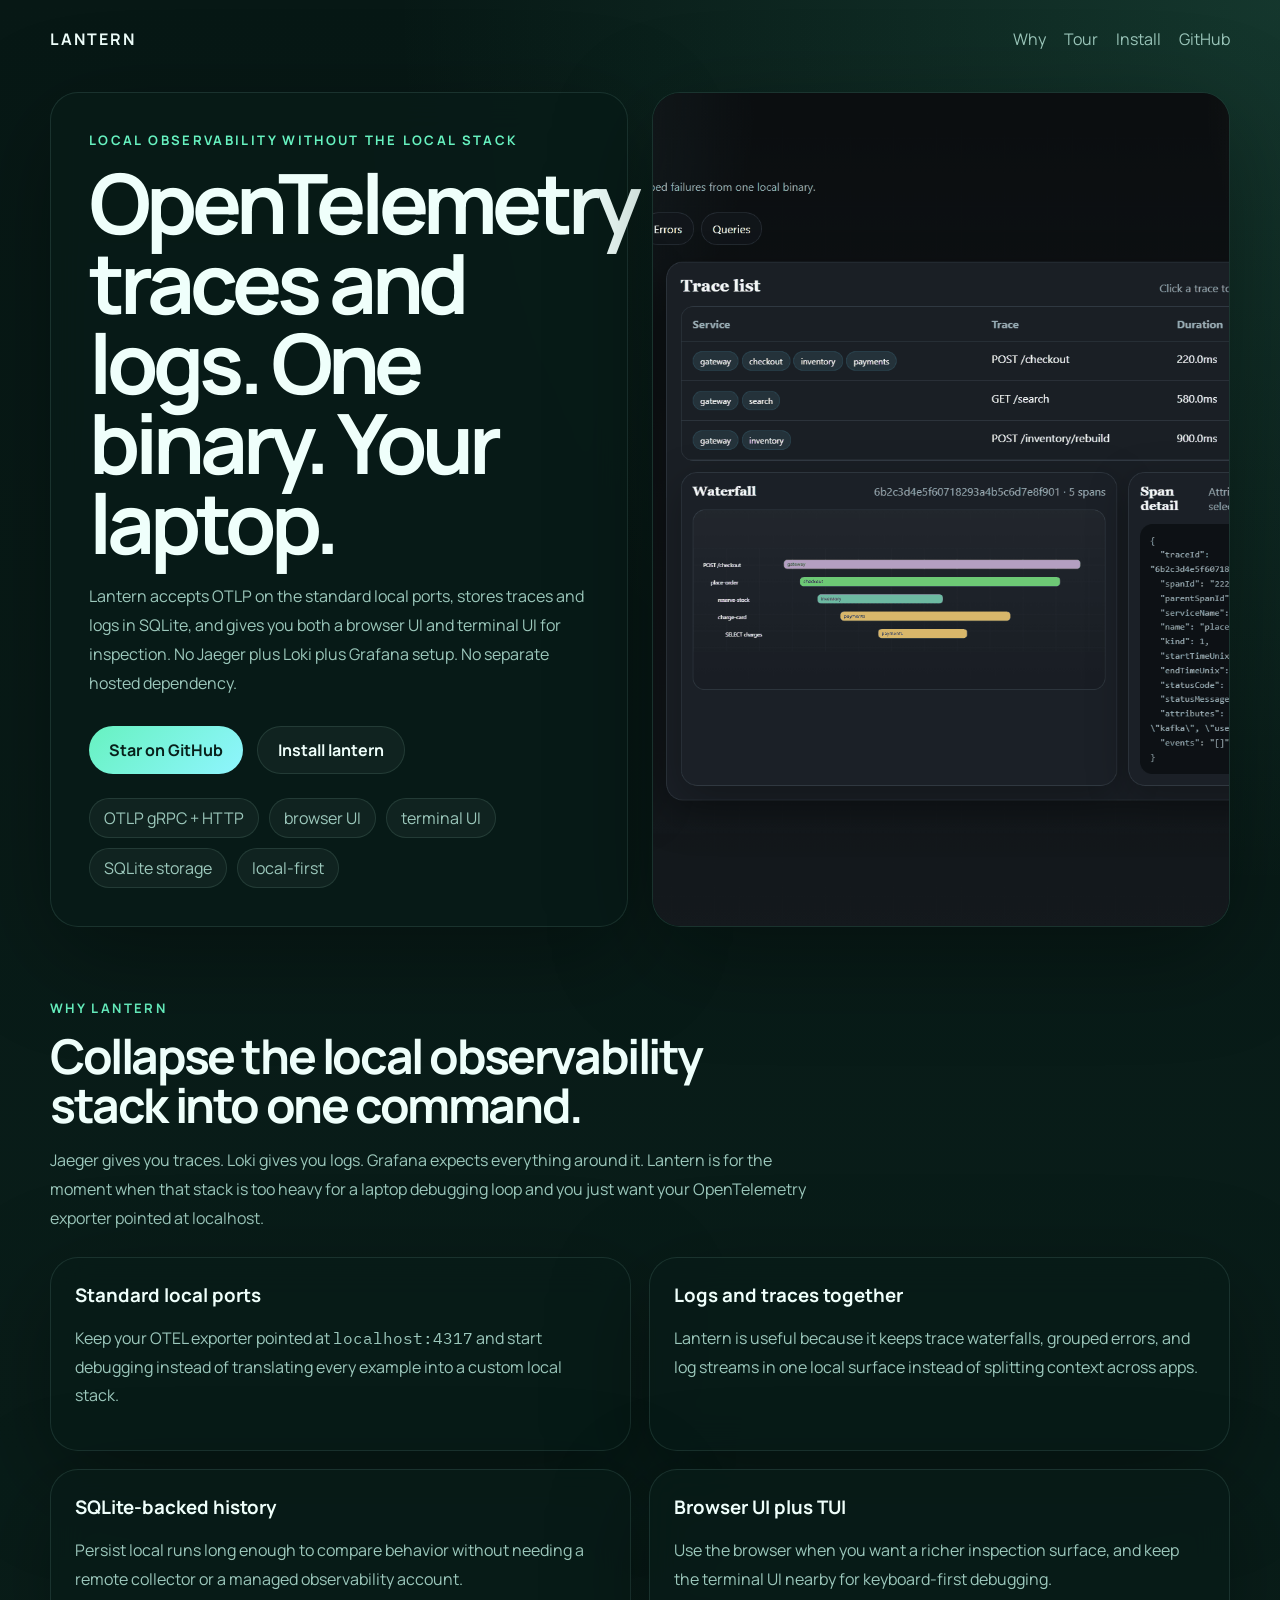
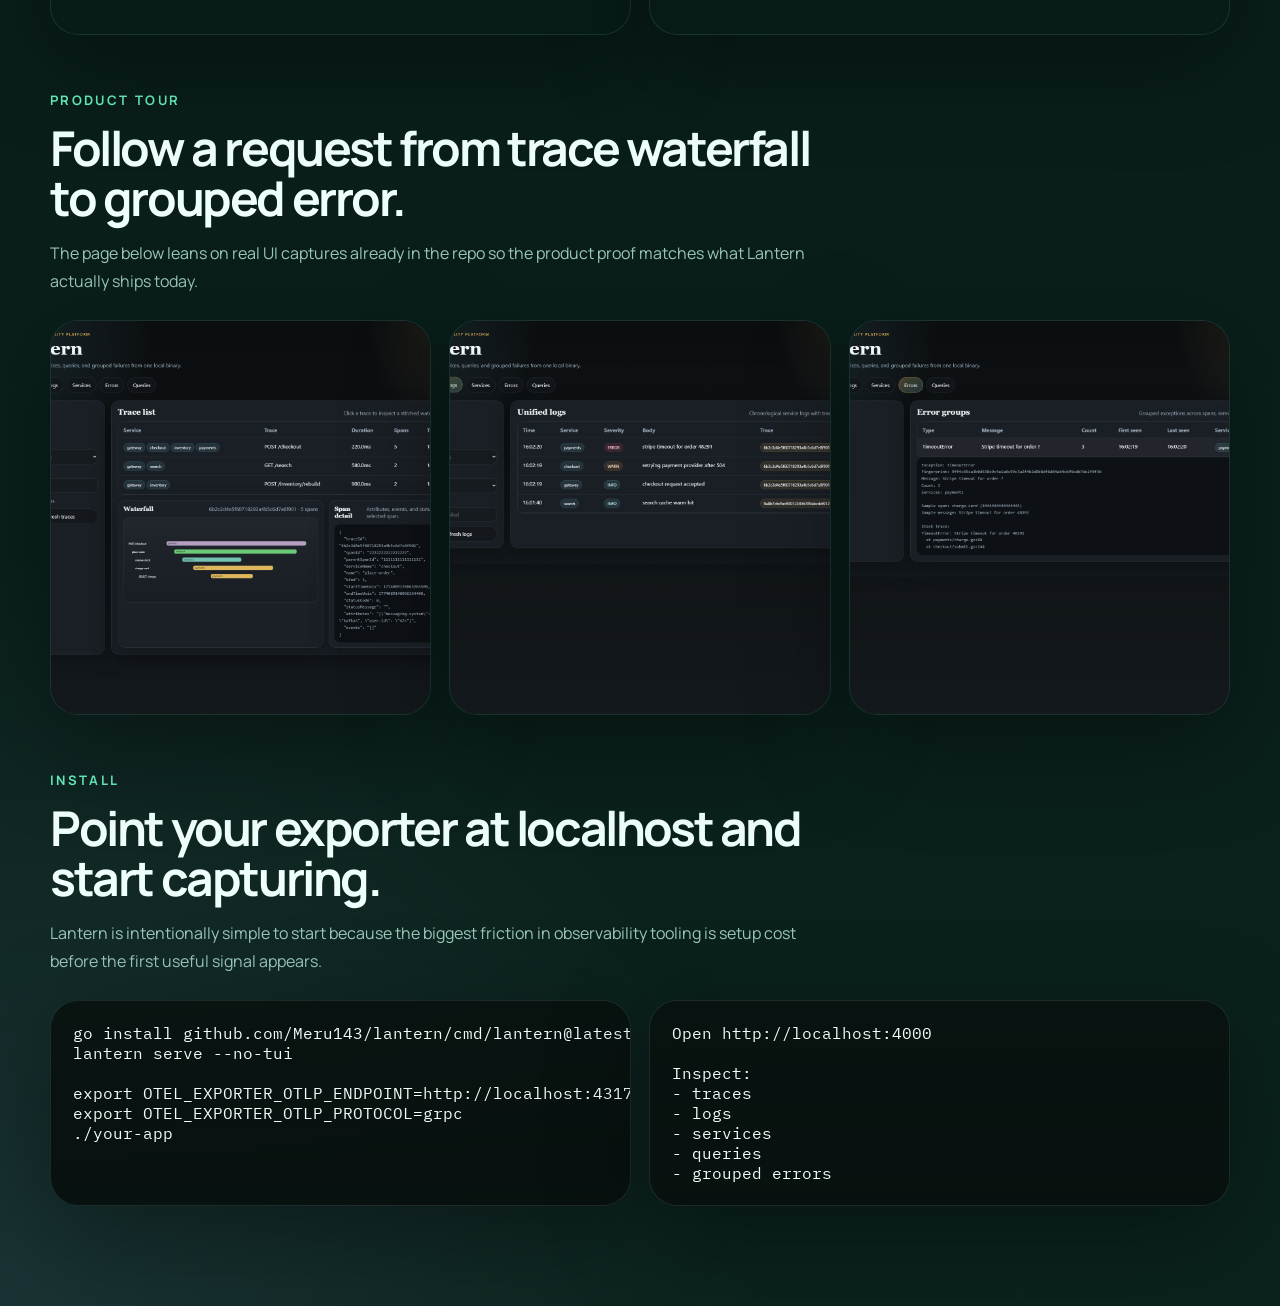
==== docs/index.html @ 59a4489f "docs: add custom landing page" ====
<!doctype html>
<html lang="en">
  <head>
    <meta charset="utf-8" />
    <meta name="viewport" content="width=device-width, initial-scale=1" />
    <title>lantern | Local-first observability for OpenTelemetry</title>
    <meta
      name="description"
      content="Run one binary, point your OTEL exporter at localhost:4317, and inspect traces, logs, service edges, queries, and grouped errors."
    />
    <meta property="og:title" content="lantern | Local-first observability for OpenTelemetry" />
    <meta
      property="og:description"
      content="A single local Go binary for OTLP traces and logs with a browser UI and terminal UI."
    />
    <meta property="og:type" content="website" />
    <meta property="og:url" content="https://merup.me/lantern/" />
    <link rel="preconnect" href="https://fonts.googleapis.com" />
    <link rel="preconnect" href="https://fonts.gstatic.com" crossorigin />
    <link
      href="https://fonts.googleapis.com/css2?family=IBM+Plex+Mono:wght@400;500&family=Manrope:wght@400;500;600;700&display=swap"
      rel="stylesheet"
    />
    <link rel="stylesheet" href="./styles.css" />
  </head>
  <body>
    <div class="shell">
      <header class="site-header">
        <a class="brand" href="https://github.com/Meru143/lantern">lantern</a>
        <nav class="nav">
          <a href="#why">Why</a>
          <a href="#tour">Tour</a>
          <a href="#install">Install</a>
          <a href="https://github.com/Meru143/lantern">GitHub</a>
        </nav>
      </header>

      <main>
        <section class="hero">
          <div class="hero-copy">
            <p class="eyebrow">Local observability without the local stack</p>
            <h1>OpenTelemetry traces and logs. One binary. Your laptop.</h1>
            <p class="lede">
              Lantern accepts OTLP on the standard local ports, stores traces and logs
              in SQLite, and gives you both a browser UI and terminal UI for inspection.
              No Jaeger plus Loki plus Grafana setup. No separate hosted dependency.
            </p>
            <div class="actions">
              <a class="button primary" href="https://github.com/Meru143/lantern">
                Star on GitHub
              </a>
              <a class="button secondary" href="#install">Install lantern</a>
            </div>
            <div class="proof-pills">
              <span>OTLP gRPC + HTTP</span>
              <span>browser UI</span>
              <span>terminal UI</span>
              <span>SQLite storage</span>
              <span>local-first</span>
            </div>
          </div>

          <div class="hero-visual">
            <img
              src="./images/lantern-demo.gif"
              alt="Lantern demo showing traces, logs, and UI flow"
            />
          </div>
        </section>

        <section id="why" class="section">
          <div class="section-head">
            <p class="eyebrow">Why Lantern</p>
            <h2>Collapse the local observability stack into one command.</h2>
            <p>
              Jaeger gives you traces. Loki gives you logs. Grafana expects everything
              around it. Lantern is for the moment when that stack is too heavy for a
              laptop debugging loop and you just want your OpenTelemetry exporter pointed
              at localhost.
            </p>
          </div>

          <div class="card-grid">
            <article class="feature">
              <h3>Standard local ports</h3>
              <p>
                Keep your OTEL exporter pointed at <code>localhost:4317</code> and start
                debugging instead of translating every example into a custom local stack.
              </p>
            </article>
            <article class="feature">
              <h3>Logs and traces together</h3>
              <p>
                Lantern is useful because it keeps trace waterfalls, grouped errors, and
                log streams in one local surface instead of splitting context across apps.
              </p>
            </article>
            <article class="feature">
              <h3>SQLite-backed history</h3>
              <p>
                Persist local runs long enough to compare behavior without needing a
                remote collector or a managed observability account.
              </p>
            </article>
            <article class="feature">
              <h3>Browser UI plus TUI</h3>
              <p>
                Use the browser when you want a richer inspection surface, and keep the
                terminal UI nearby for keyboard-first debugging.
              </p>
            </article>
          </div>
        </section>

        <section id="tour" class="section">
          <div class="section-head">
            <p class="eyebrow">Product tour</p>
            <h2>Follow a request from trace waterfall to grouped error.</h2>
            <p>
              The page below leans on real UI captures already in the repo so the product
              proof matches what Lantern actually ships today.
            </p>
          </div>

          <div class="tour-grid">
            <article class="shot">
              <img src="./images/trace-waterfall.png" alt="Lantern trace waterfall view" />
              <div>
                <h3>Trace waterfall</h3>
                <p>Inspect spans and request timing without leaving your local environment.</p>
              </div>
            </article>
            <article class="shot">
              <img src="./images/log-stream.png" alt="Lantern log stream view" />
              <div>
                <h3>Log stream</h3>
                <p>Keep logs close to traces so debugging does not become a context switch.</p>
              </div>
            </article>
            <article class="shot">
              <img src="./images/error-groups.png" alt="Lantern grouped errors view" />
              <div>
                <h3>Error groups</h3>
                <p>Cluster repeated failures into something you can triage quickly.</p>
              </div>
            </article>
          </div>
        </section>

        <section id="install" class="section">
          <div class="section-head">
            <p class="eyebrow">Install</p>
            <h2>Point your exporter at localhost and start capturing.</h2>
            <p>
              Lantern is intentionally simple to start because the biggest friction in
              observability tooling is setup cost before the first useful signal appears.
            </p>
          </div>

          <div class="install-layout">
            <pre><code>go install github.com/Meru143/lantern/cmd/lantern@latest
lantern serve --no-tui

export OTEL_EXPORTER_OTLP_ENDPOINT=http://localhost:4317
export OTEL_EXPORTER_OTLP_PROTOCOL=grpc
./your-app</code></pre>
            <pre><code>Open http://localhost:4000

Inspect:
- traces
- logs
- services
- queries
- grouped errors</code></pre>
          </div>
        </section>
      </main>
    </div>
  </body>
</html>
---- docs/styles.css ----
:root {
  --bg: #071815;
  --panel: rgba(8, 28, 24, 0.82);
  --panel-strong: rgba(10, 34, 29, 0.94);
  --ink: #effffb;
  --muted: #9cc8bc;
  --line: rgba(162, 230, 210, 0.12);
  --accent: #67f2c0;
  --accent-deep: #33b48c;
  --highlight: #98c8ff;
  --shadow: 0 28px 100px rgba(0, 0, 0, 0.34);
}

* {
  box-sizing: border-box;
}

body {
  margin: 0;
  color: var(--ink);
  background:
    radial-gradient(circle at top right, rgba(103, 242, 192, 0.14), transparent 28%),
    radial-gradient(circle at left bottom, rgba(152, 200, 255, 0.1), transparent 24%),
    linear-gradient(180deg, #071815 0%, #0b221d 100%);
  font-family: "Manrope", system-ui, sans-serif;
}

a {
  color: inherit;
  text-decoration: none;
}

code,
pre {
  font-family: "IBM Plex Mono", ui-monospace, monospace;
}

.shell {
  width: min(1180px, calc(100% - 40px));
  margin: 0 auto;
  padding-bottom: 72px;
}

.site-header {
  display: flex;
  justify-content: space-between;
  align-items: center;
  gap: 24px;
  padding: 28px 0 18px;
}

.brand {
  font-weight: 700;
  letter-spacing: 0.12em;
  text-transform: uppercase;
}

.nav {
  display: flex;
  flex-wrap: wrap;
  gap: 18px;
  color: var(--muted);
}

.hero {
  display: grid;
  grid-template-columns: minmax(0, 1fr) minmax(0, 1fr);
  gap: 24px;
  padding: 24px 0 44px;
}

.hero-copy,
.hero-visual,
.feature,
.shot,
.install-layout pre {
  border: 1px solid var(--line);
  border-radius: 28px;
  background: var(--panel);
  box-shadow: var(--shadow);
  backdrop-filter: blur(18px);
}

.hero-copy {
  padding: 38px;
}

.eyebrow {
  margin: 0 0 14px;
  color: var(--accent);
  font-size: 0.82rem;
  font-weight: 700;
  letter-spacing: 0.18em;
  text-transform: uppercase;
}

h1,
h2,
h3 {
  margin: 0;
}

h1 {
  max-width: 11ch;
  font-size: clamp(3rem, 7vw, 5.2rem);
  line-height: 0.96;
  letter-spacing: -0.06em;
}

.lede,
.section-head p:last-child,
.feature p,
.shot p {
  color: var(--muted);
  line-height: 1.8;
}

.lede {
  margin: 20px 0 0;
}

.actions {
  display: flex;
  flex-wrap: wrap;
  gap: 14px;
  margin-top: 28px;
}

.button {
  display: inline-flex;
  align-items: center;
  justify-content: center;
  min-height: 48px;
  padding: 0 20px;
  border-radius: 999px;
  font-weight: 700;
}

.button.primary {
  background: linear-gradient(135deg, var(--accent), #8ff5ff);
  color: #08201b;
}

.button.secondary {
  border: 1px solid var(--line);
  background: rgba(255, 255, 255, 0.04);
}

.proof-pills {
  display: flex;
  flex-wrap: wrap;
  gap: 10px;
  margin-top: 24px;
}

.proof-pills span {
  padding: 8px 14px;
  border: 1px solid var(--line);
  border-radius: 999px;
  color: var(--muted);
  background: rgba(255, 255, 255, 0.04);
}

.hero-visual {
  overflow: hidden;
}

.hero-visual img,
.shot img {
  display: block;
  width: 100%;
  height: 100%;
  object-fit: cover;
}

.section {
  padding: 28px 0;
}

.section-head {
  max-width: 760px;
}

h2 {
  font-size: clamp(2rem, 4vw, 3rem);
  line-height: 1.04;
  letter-spacing: -0.05em;
}

.card-grid,
.tour-grid,
.install-layout {
  display: grid;
  gap: 18px;
  margin-top: 24px;
}

.card-grid {
  grid-template-columns: repeat(2, minmax(0, 1fr));
}

.feature,
.shot {
  padding: 24px;
}

.feature h3,
.shot h3 {
  margin-bottom: 12px;
}

.tour-grid {
  grid-template-columns: repeat(3, minmax(0, 1fr));
}

.shot {
  overflow: hidden;
  padding: 0;
}

.shot img {
  aspect-ratio: 16 / 10;
}

.shot div {
  padding: 18px 20px 22px;
}

.install-layout {
  grid-template-columns: repeat(2, minmax(0, 1fr));
}

.install-layout pre {
  margin: 0;
  padding: 22px;
  color: #effffb;
  background: linear-gradient(180deg, rgba(8, 17, 15, 0.88), rgba(8, 17, 15, 0.98));
  overflow-x: auto;
}

@media (max-width: 980px) {
  .hero,
  .card-grid,
  .tour-grid,
  .install-layout {
    grid-template-columns: 1fr;
  }

  .site-header {
    flex-direction: column;
    align-items: flex-start;
  }
}

@media (max-width: 640px) {
  .shell {
    width: min(100% - 24px, 1180px);
  }

  .hero-copy,
  .hero-visual,
  .feature,
  .shot,
  .install-layout pre {
    border-radius: 22px;
  }

  .hero-copy {
    padding: 28px;
  }
}
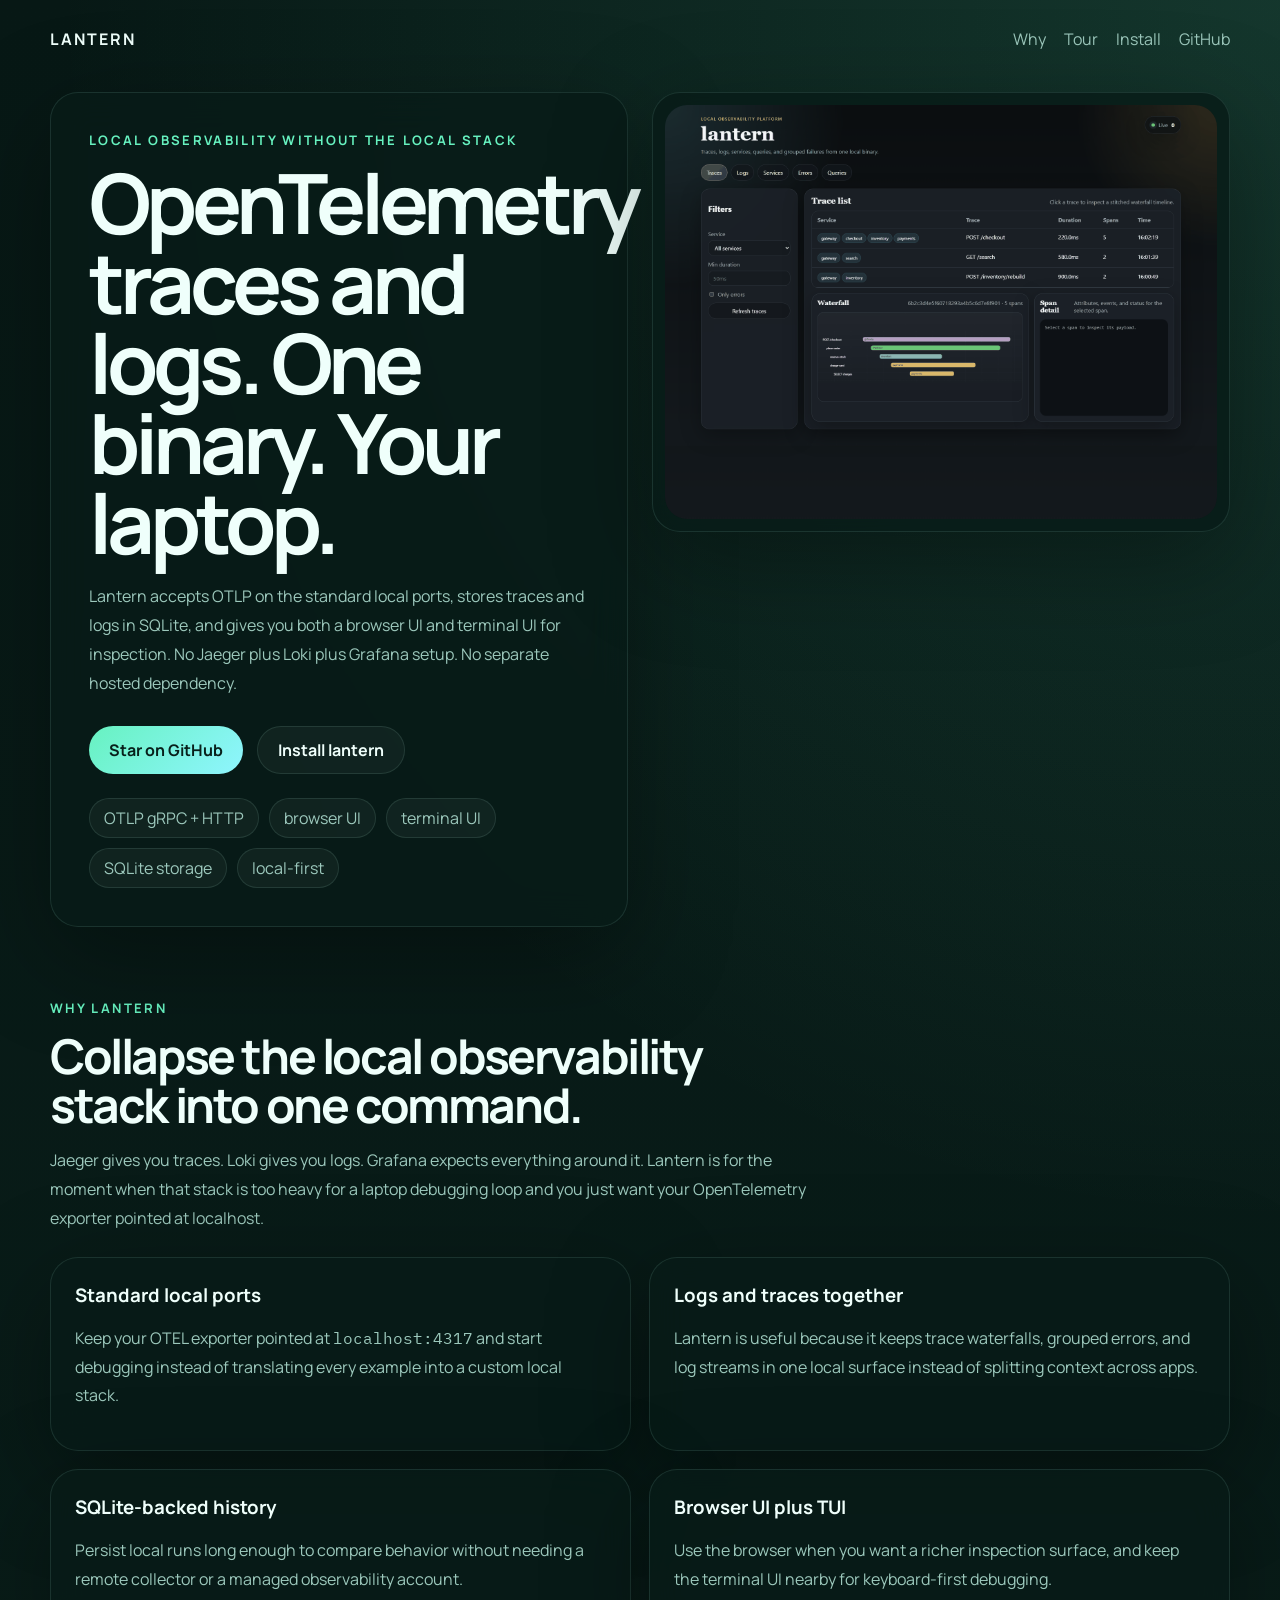
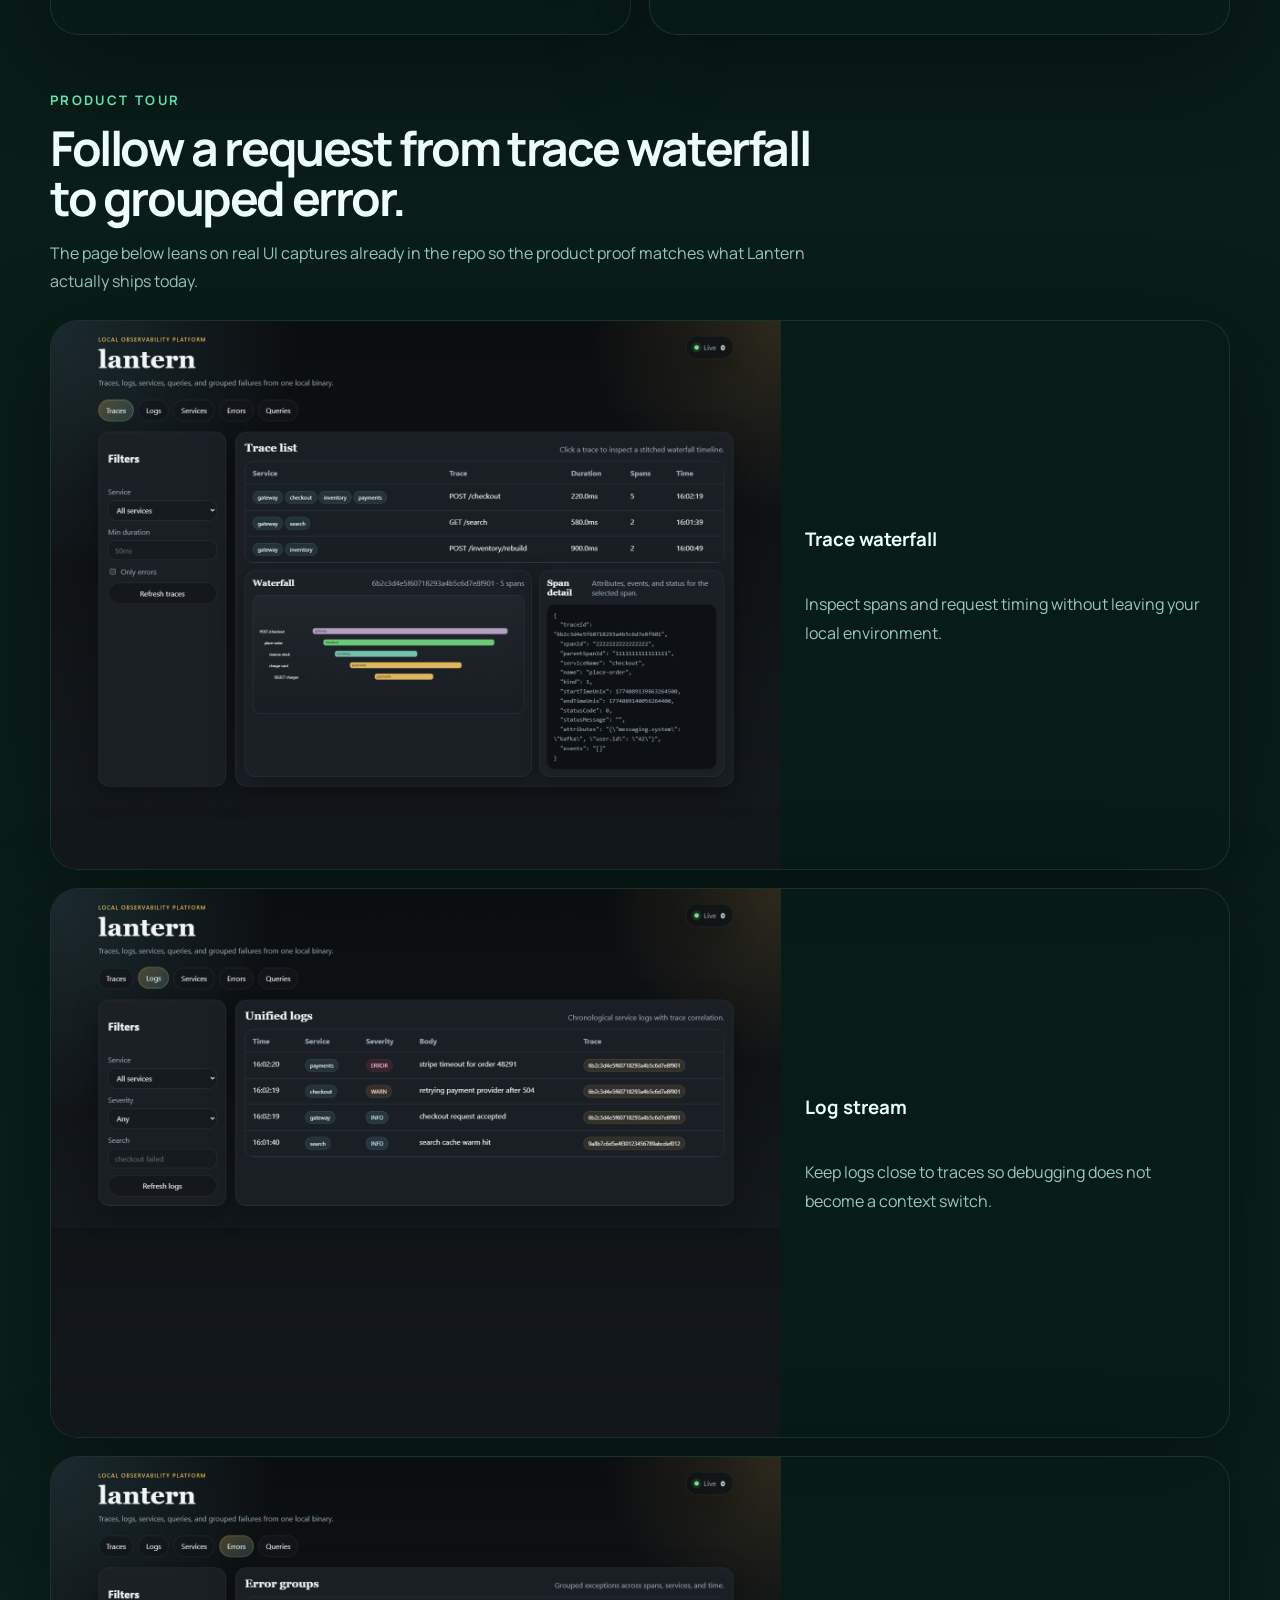
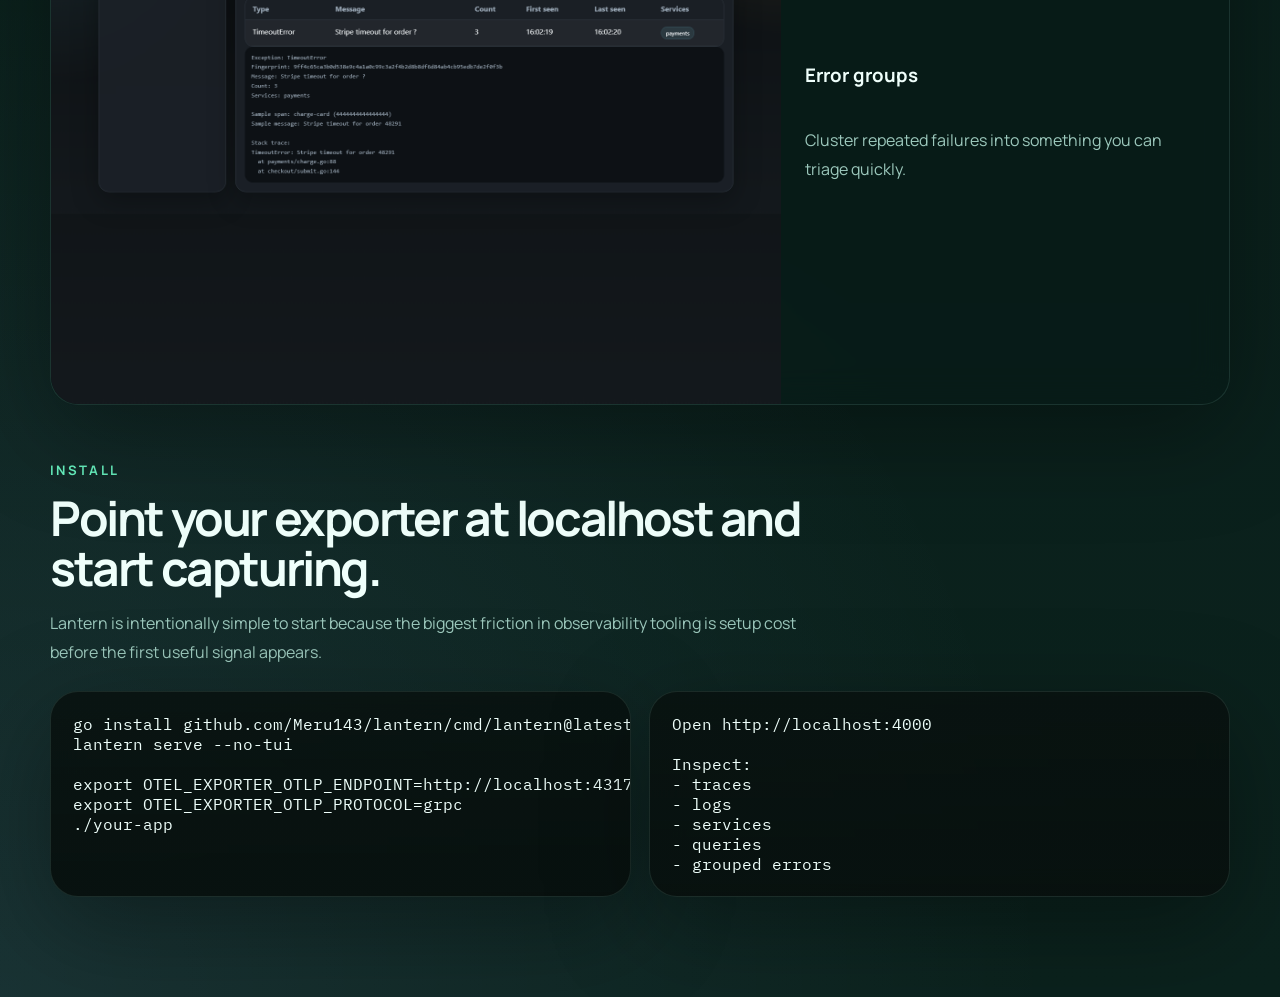
==== commit a4b73a89: "fix: contain landing page hero preview" ====
--- a/docs/index.html
+++ b/docs/index.html
@@ -61,10 +61,12 @@
           </div>
 
           <div class="hero-visual">
-            <img
-              src="./images/lantern-demo.gif"
-              alt="Lantern demo showing traces, logs, and UI flow"
-            />
+            <div class="hero-visual-frame">
+              <img
+                src="./images/lantern-demo.gif"
+                alt="Lantern demo showing traces, logs, and UI flow"
+              />
+            </div>
           </div>
         </section>
 
--- a/docs/styles.css
+++ b/docs/styles.css
@@ -66,6 +66,7 @@
   display: grid;
   grid-template-columns: minmax(0, 1fr) minmax(0, 1fr);
   gap: 24px;
+  align-items: start;
   padding: 24px 0 44px;
 }
 
@@ -162,10 +163,25 @@
 }
 
 .hero-visual {
+  display: grid;
+  align-content: start;
+  padding: 12px;
+}
+
+.hero-visual-frame {
   overflow: hidden;
-}
-
-.hero-visual img,
+  border-radius: 22px;
+  background: #071c18;
+}
+
+.hero-visual img {
+  display: block;
+  width: 100%;
+  height: auto;
+  max-height: 560px;
+  object-fit: contain;
+}
+
 .shot img {
   display: block;
   width: 100%;
@@ -210,20 +226,26 @@
 }
 
 .tour-grid {
-  grid-template-columns: repeat(3, minmax(0, 1fr));
+  grid-template-columns: 1fr;
 }
 
 .shot {
   overflow: hidden;
+  display: grid;
+  grid-template-columns: minmax(0, 0.62fr) minmax(260px, 0.38fr);
   padding: 0;
 }
 
 .shot img {
-  aspect-ratio: 16 / 10;
+  min-height: 280px;
+  aspect-ratio: auto;
 }
 
 .shot div {
-  padding: 18px 20px 22px;
+  display: grid;
+  align-content: center;
+  gap: 10px;
+  padding: 24px;
 }
 
 .install-layout {
@@ -241,8 +263,11 @@
 @media (max-width: 980px) {
   .hero,
   .card-grid,
-  .tour-grid,
   .install-layout {
+    grid-template-columns: 1fr;
+  }
+
+  .shot {
     grid-template-columns: 1fr;
   }
 
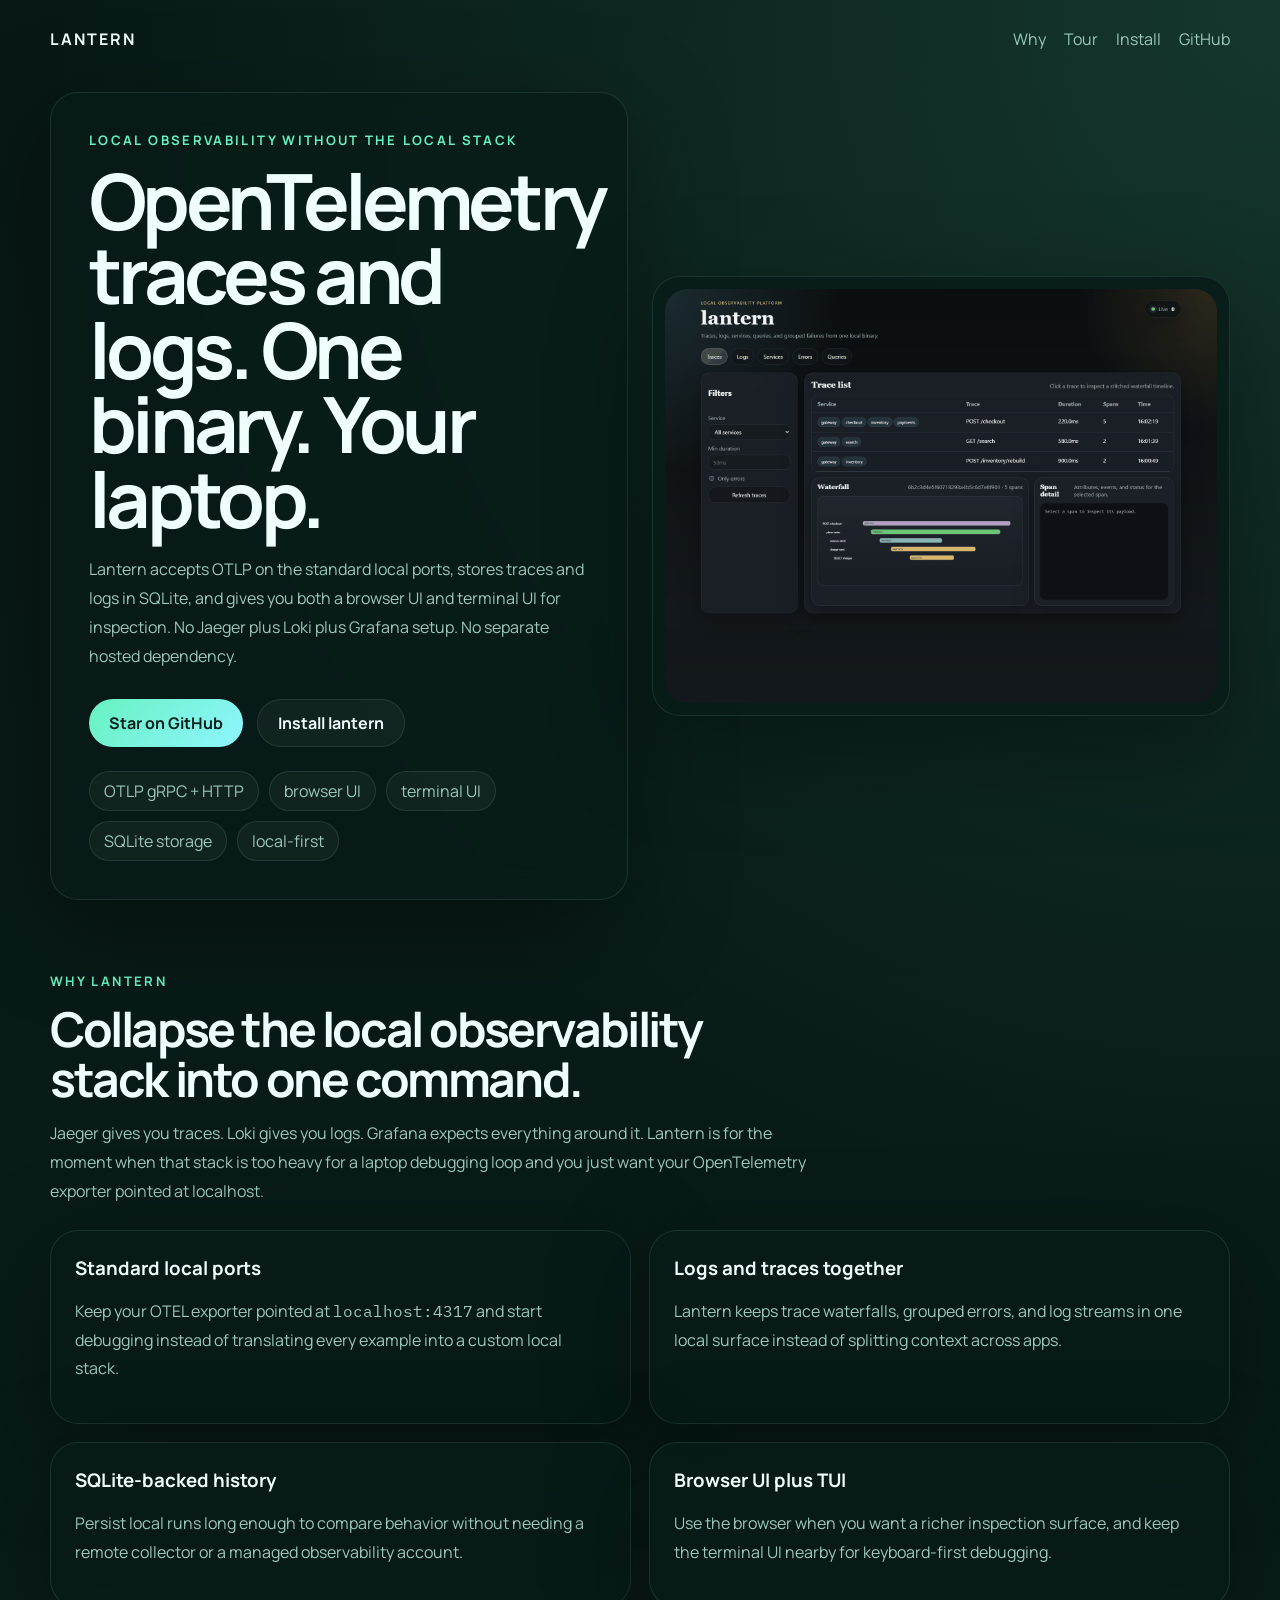
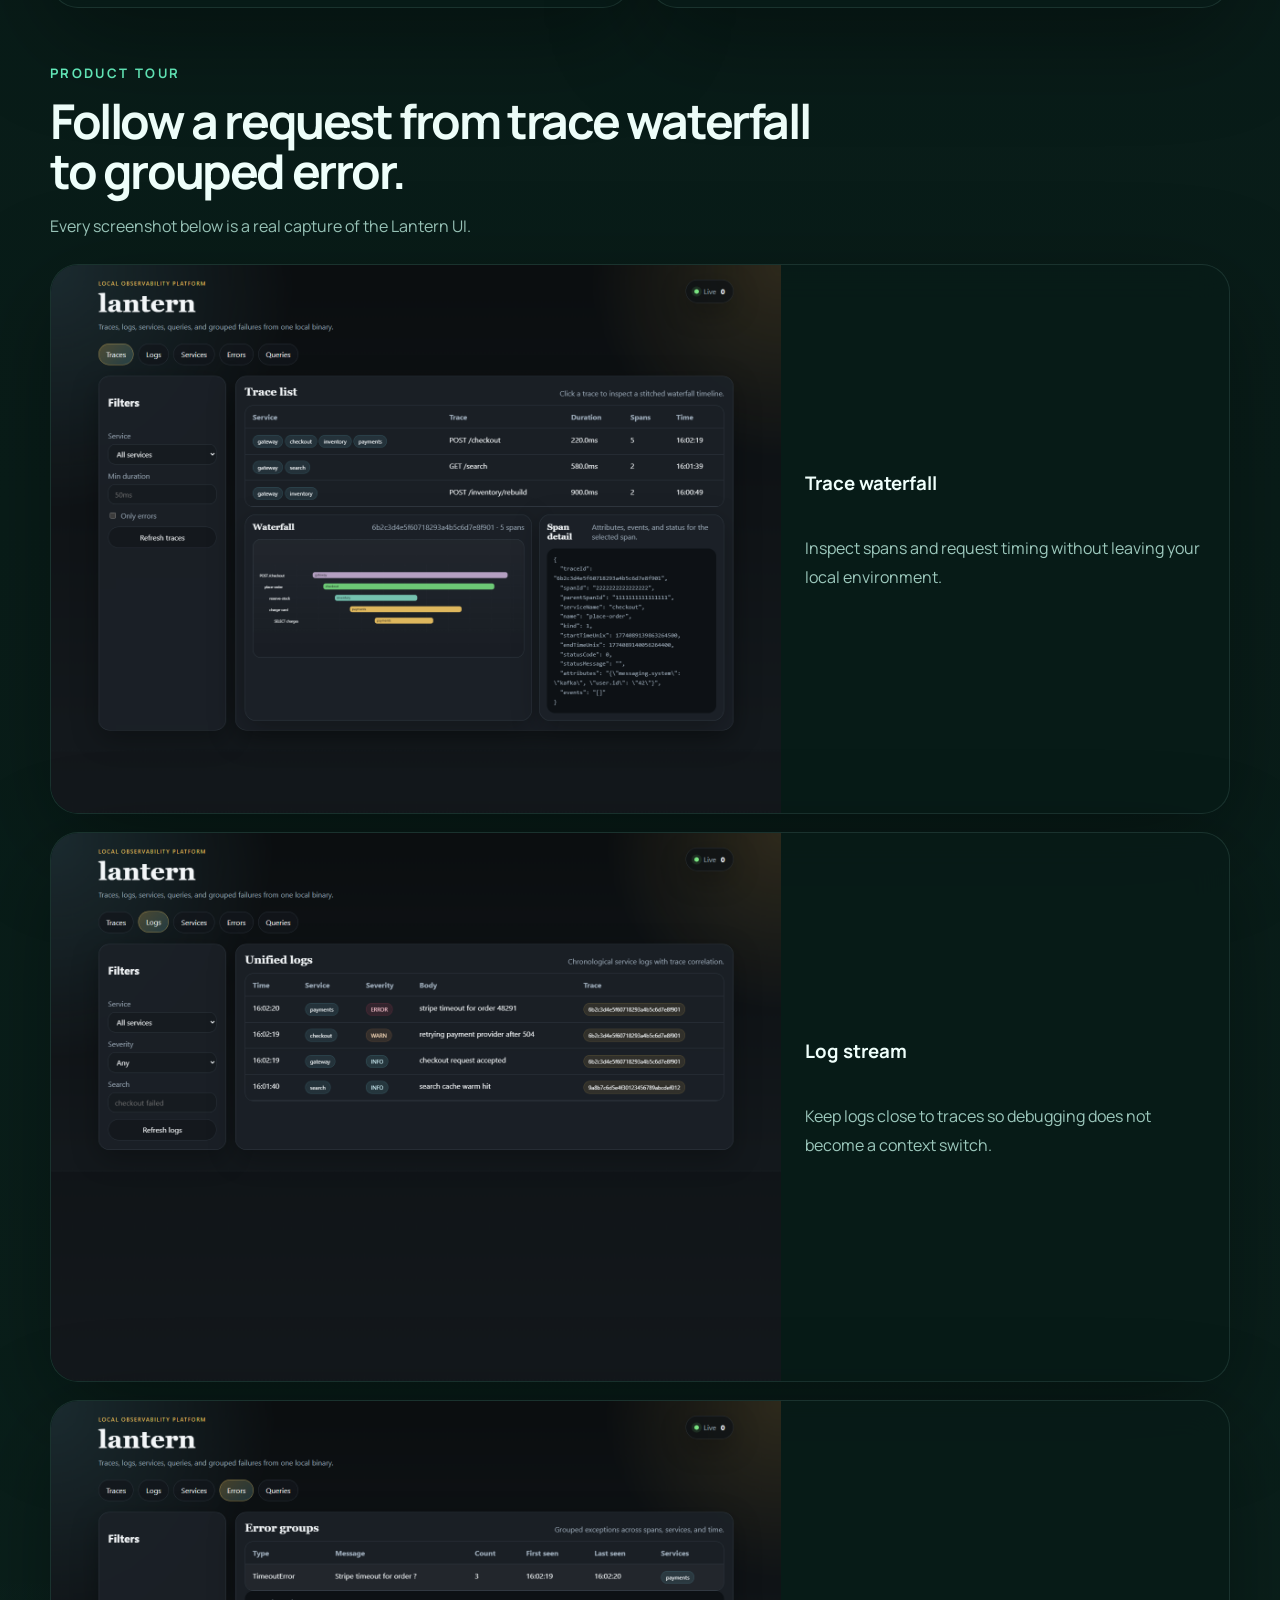
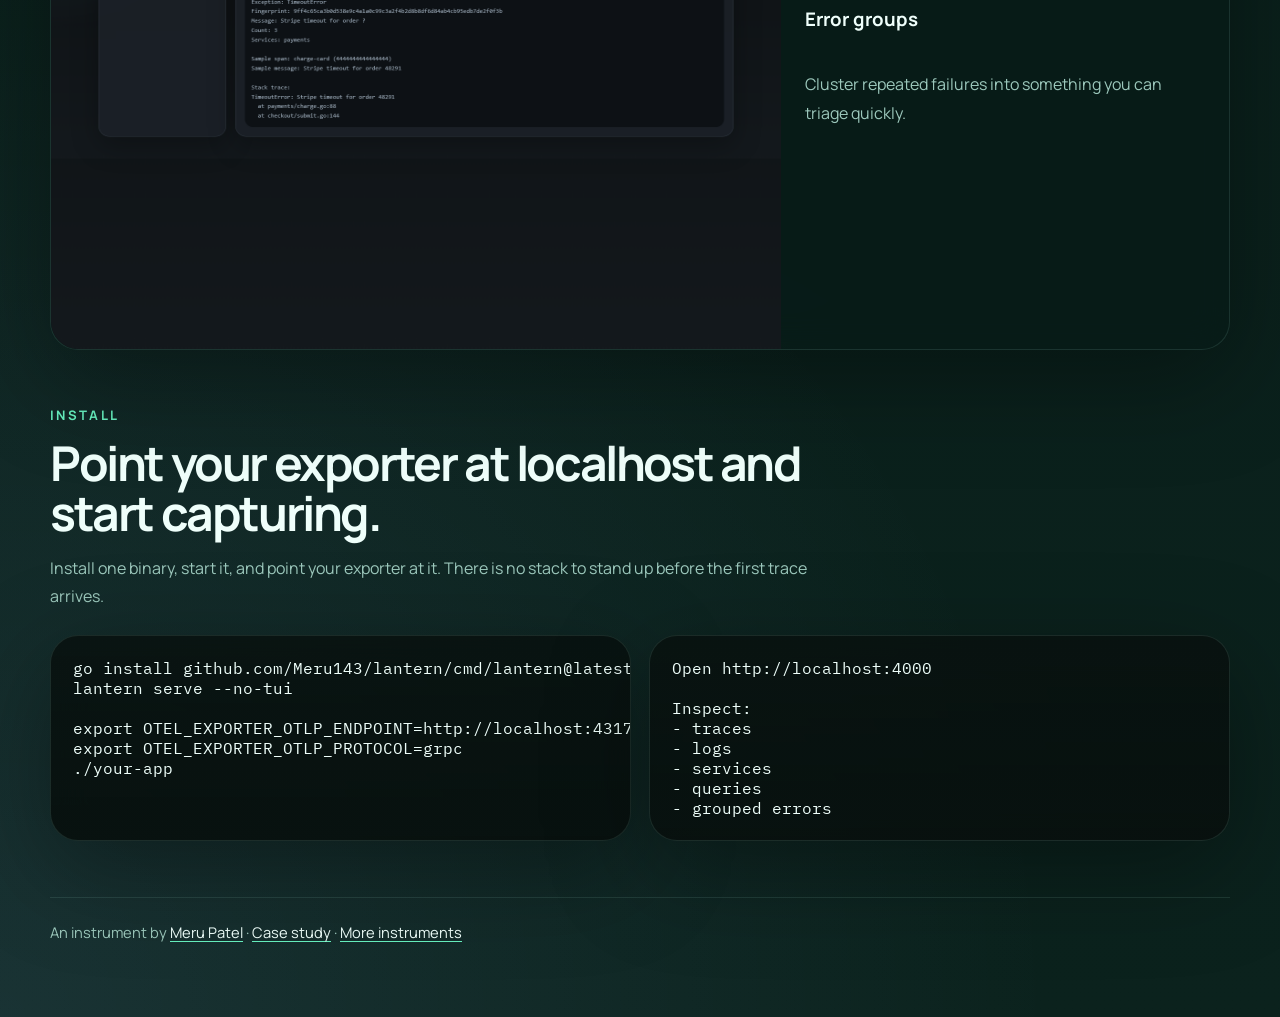
==== commit aa601d31: "docs: add maker footer and share metadata, keep the headline unclipped on phones, rewrite internal c" ====
--- a/docs/index.html
+++ b/docs/index.html
@@ -15,6 +15,11 @@
     />
     <meta property="og:type" content="website" />
     <meta property="og:url" content="https://merup.me/lantern/" />
+    <meta property="og:image" content="https://merup.me/og/lantern.jpg" />
+    <meta name="twitter:card" content="summary_large_image" />
+    <meta name="twitter:image" content="https://merup.me/og/lantern.jpg" />
+    <link rel="canonical" href="https://merup.me/lantern/" />
+    <link rel="icon" href="/favicon.svg" type="image/svg+xml" />
     <link rel="preconnect" href="https://fonts.googleapis.com" />
     <link rel="preconnect" href="https://fonts.gstatic.com" crossorigin />
     <link
@@ -93,8 +98,8 @@
             <article class="feature">
               <h3>Logs and traces together</h3>
               <p>
-                Lantern is useful because it keeps trace waterfalls, grouped errors, and
-                log streams in one local surface instead of splitting context across apps.
+                Lantern keeps trace waterfalls, grouped errors, and log streams in one
+                local surface instead of splitting context across apps.
               </p>
             </article>
             <article class="feature">
@@ -119,8 +124,7 @@
             <p class="eyebrow">Product tour</p>
             <h2>Follow a request from trace waterfall to grouped error.</h2>
             <p>
-              The page below leans on real UI captures already in the repo so the product
-              proof matches what Lantern actually ships today.
+              Every screenshot below is a real capture of the Lantern UI.
             </p>
           </div>
 
@@ -154,8 +158,8 @@
             <p class="eyebrow">Install</p>
             <h2>Point your exporter at localhost and start capturing.</h2>
             <p>
-              Lantern is intentionally simple to start because the biggest friction in
-              observability tooling is setup cost before the first useful signal appears.
+              Install one binary, start it, and point your exporter at it. There is no
+              stack to stand up before the first trace arrives.
             </p>
           </div>
 
@@ -177,6 +181,12 @@
           </div>
         </section>
       </main>
+
+      <footer class="site-footer">
+        An instrument by <a href="https://merup.me/">Meru Patel</a> ·
+        <a href="https://merup.me/work/lantern">Case study</a> ·
+        <a href="https://merup.me/#work">More instruments</a>
+      </footer>
     </div>
   </body>
 </html>
--- a/docs/styles.css
+++ b/docs/styles.css
@@ -32,6 +32,8 @@
 
 code,
 pre {
+  max-width: 100%;
+  overflow-x: auto;
   font-family: "IBM Plex Mono", ui-monospace, monospace;
 }
 
@@ -83,6 +85,7 @@
 }
 
 .hero-copy {
+  overflow: hidden;
   padding: 38px;
 }
 
@@ -103,7 +106,7 @@
 
 h1 {
   max-width: 11ch;
-  font-size: clamp(3rem, 7vw, 5.2rem);
+  font-size: clamp(2.78rem, 6.35vw, 4.85rem);
   line-height: 0.96;
   letter-spacing: -0.06em;
 }
@@ -164,7 +167,9 @@
 
 .hero-visual {
   display: grid;
-  align-content: start;
+  align-content: center;
+  align-self: center;
+  height: fit-content;
   padding: 12px;
 }
 
@@ -178,7 +183,7 @@
   display: block;
   width: 100%;
   height: auto;
-  max-height: 560px;
+  max-height: 640px;
   object-fit: contain;
 }
 
@@ -260,6 +265,22 @@
   overflow-x: auto;
 }
 
+.site-footer {
+  margin-top: 28px;
+  padding-top: 22px;
+  border-top: 1px solid var(--line);
+  color: var(--muted);
+  font-size: 0.92rem;
+  line-height: 1.7;
+}
+
+.site-footer a {
+  color: var(--ink);
+  text-decoration: underline;
+  text-decoration-color: var(--accent);
+  text-underline-offset: 0.2em;
+}
+
 @media (max-width: 980px) {
   .hero,
   .card-grid,
@@ -293,4 +314,9 @@
   .hero-copy {
     padding: 28px;
   }
-}
+
+  /* Scale the headline on narrow phones so "OpenTelemetry" is not clipped by the card. */
+  h1 {
+    font-size: min(2.78rem, 11vw);
+  }
+}
